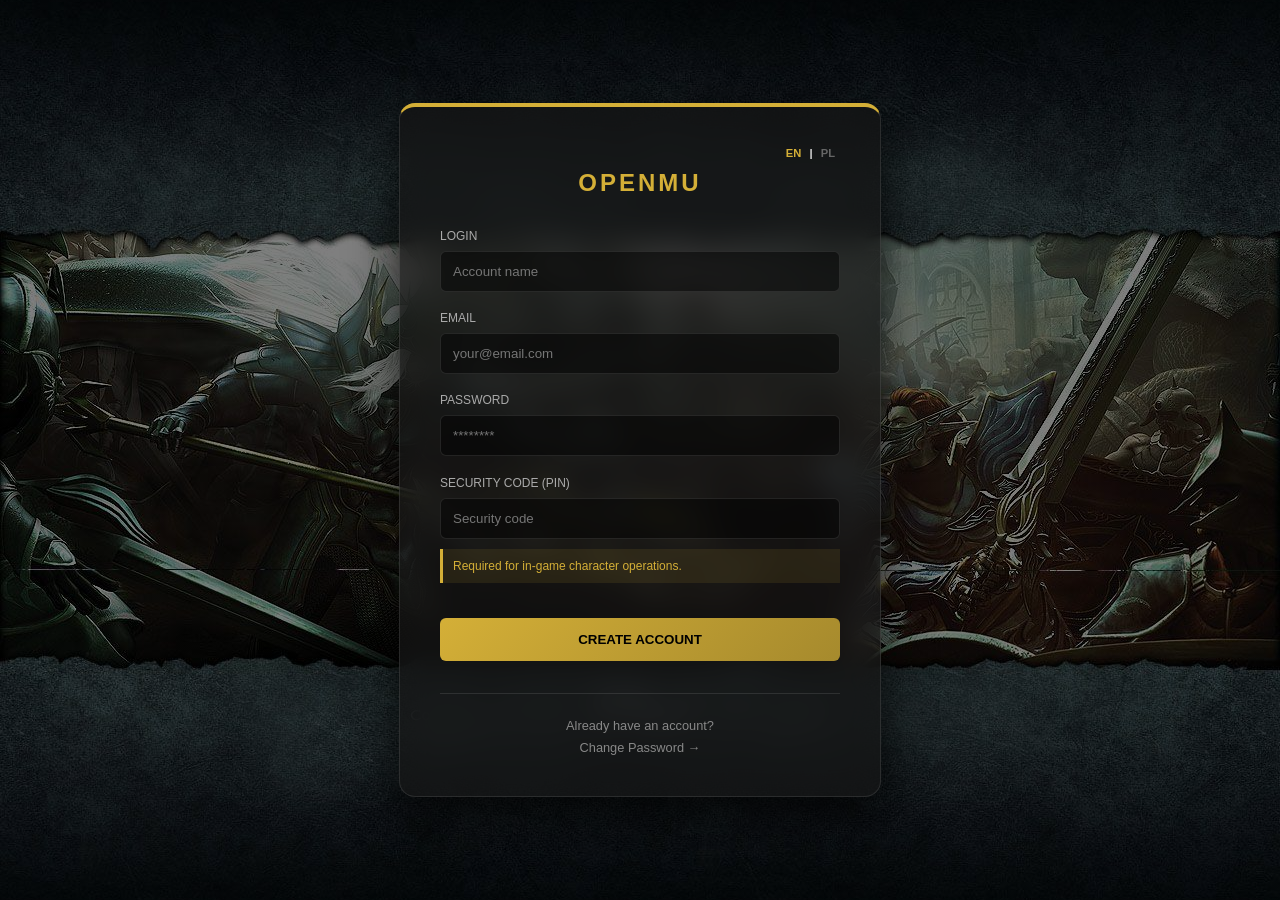
==== wwwroot/index.html @ e1e974c0 "initial release" ====
<!DOCTYPE html>
<html lang="en">

<head>
    <meta charset="UTF-8">
    <meta name="viewport" content="width=device-width, initial-scale=1.0">
    <title>OpenMU - Registration</title>
    <script src="translations.js"></script>
    <style>
        :root {
            --primary: #d4af37;
            --text: #e0e0e0;
        }

        body {
            margin: 0;
            padding: 0;
            min-height: 100vh;
            display: flex;
            justify-content: center;
            align-items: center;
            font-family: 'Segoe UI', sans-serif;
            color: var(--text);
            background: linear-gradient(rgba(0, 0, 0, 0.5), rgba(0, 0, 0, 0.5)), url('mubg.jpg') no-repeat center center fixed;
            background-size: cover;
            background-color: #0a0a0a;
        }

        .lang-switch {
            text-align: right;
            font-size: 0.7rem;
            margin-bottom: -10px;
            font-weight: bold;
        }

        .lang-switch span {
            cursor: pointer;
            color: #666;
            transition: 0.3s;
            padding: 0 5px;
        }

        .lang-switch span.active {
            color: var(--primary);
        }

        .container {
            background: rgba(20, 20, 20, 0.7);
            backdrop-filter: blur(15px);
            -webkit-backdrop-filter: blur(15px);
            padding: 2.5rem;
            border-radius: 16px;
            box-shadow: 0 20px 50px rgba(0, 0, 0, 0.8);
            width: 100%;
            max-width: 400px;
            border: 1px solid rgba(255, 255, 255, 0.1);
            border-top: 4px solid var(--primary);
        }

        h2 {
            text-align: center;
            color: var(--primary);
            margin-bottom: 2rem;
            letter-spacing: 3px;
            text-transform: uppercase;
        }

        .form-group {
            margin-bottom: 1.2rem;
        }

        label {
            display: block;
            margin-bottom: 0.5rem;
            font-size: 0.75rem;
            color: #aaa;
            text-transform: uppercase;
        }

        input {
            width: 100%;
            padding: 12px;
            box-sizing: border-box;
            background: rgba(0, 0, 0, 0.5);
            border: 1px solid rgba(255, 255, 255, 0.1);
            color: white;
            border-radius: 6px;
            transition: 0.3s;
        }

        input:focus {
            outline: none;
            border-color: var(--primary);
            background: rgba(0, 0, 0, 0.7);
        }

        .warning-box {
            background: rgba(212, 175, 55, 0.1);
            border-left: 3px solid var(--primary);
            padding: 10px;
            font-size: 0.75rem;
            margin-top: 10px;
            color: #d4af37;
        }

        button {
            width: 100%;
            padding: 14px;
            background: linear-gradient(135deg, #d4af37 0%, #a68a2d 100%);
            border: none;
            color: #000;
            font-weight: bold;
            cursor: pointer;
            border-radius: 6px;
            text-transform: uppercase;
            transition: 0.3s;
            margin-top: 1rem;
        }

        button:hover {
            filter: brightness(1.1);
            transform: translateY(-2px);
            box-shadow: 0 5px 15px rgba(212, 175, 55, 0.3);
        }

        #message {
            margin-top: 1.5rem;
            padding: 12px;
            border-radius: 6px;
            text-align: center;
            display: none;
            font-size: 0.9rem;
            backdrop-filter: blur(5px);
        }

        .success {
            background: rgba(39, 174, 96, 0.2);
            color: #2ecc71;
            border: 1px solid #2ecc71;
        }

        .error {
            background: rgba(192, 57, 43, 0.2);
            color: #e74c3c;
            border: 1px solid #e74c3c;
        }

        .footer-nav {
            margin-top: 2rem;
            padding-top: 1.5rem;
            border-top: 1px solid rgba(255, 255, 255, 0.1);
            text-align: center;
        }

        .nav-link {
            color: #888;
            text-decoration: none;
            font-size: 0.8rem;
            transition: 0.3s;
        }

        .nav-link:hover {
            color: var(--primary);
        }

        .loader {
            display: none;
            width: 20px;
            height: 20px;
            border: 3px solid rgba(0, 0, 0, 0.1);
            border-radius: 50%;
            border-top: 3px solid #000;
            animation: spin 1s linear infinite;
            margin: 0 auto;
        }

        @keyframes spin {
            0% {
                transform: rotate(0deg);
            }

            100% {
                transform: rotate(360deg);
            }
        }
    </style>
</head>

<body>
    <div class="container">
        <div class="lang-switch">
            <span onclick="setLanguage('en')" id="en-btn">EN</span> | <span onclick="setLanguage('pl')"
                id="pl-btn">PL</span>
        </div>
        <h2 data-i18n="title">OpenMU</h2>
        <form id="regForm">
            <div class="form-group">
                <label data-i18n="login">Login</label>
                <input type="text" name="username" required minlength="3" maxlength="12"
                    data-i18n-placeholder="placeholderLogin">
            </div>
            <div class="form-group">
                <label data-i18n="email">Email</label>
                <input type="email" name="email" required data-i18n-placeholder="placeholderEmail">
            </div>
            <div class="form-group">
                <label data-i18n="pass">Password</label>
                <input type="password" name="password" required minlength="8" maxlength="16"
                    data-i18n-placeholder="placeholderPass">
            </div>
            <div class="form-group">
                <label data-i18n="pin">Security Code (PIN)</label>
                <input type="text" name="securityCode" required minlength="6" maxlength="10"
                    data-i18n-placeholder="placeholderPin">
                <div class="warning-box" data-i18n="pinWarn">Required for in-game character operations.</div>
            </div>
            <button type="submit" id="submitBtn">
                <span id="btnText" data-i18n="btnReg">Create Account</span>
                <div id="btnLoader" class="loader"></div>
            </button>
        </form>
        <div id="message"></div>
        <div class="footer-nav">
            <span data-i18n="footerReg"
                style="color: #888; font-size: 0.8rem; display: block; margin-bottom: 5px;">Already have an
                account?</span>
            <a href="/changepass" class="nav-link" data-i18n="btnChangeNav">Change Password →</a>
        </div>
    </div>

    <script>
        function setLanguage(lang) {
            const t = window.muTranslations[lang];
            localStorage.setItem('preferred-lang', lang);
            document.querySelectorAll('[data-i18n]').forEach(el => el.innerText = t[el.getAttribute('data-i18n')]);
            document.querySelectorAll('[data-i18n-placeholder]').forEach(el => el.placeholder = t[el.getAttribute('data-i18n-placeholder')]);
            document.getElementById('en-btn').className = lang === 'en' ? 'active' : '';
            document.getElementById('pl-btn').className = lang === 'pl' ? 'active' : '';
        }

        setLanguage(localStorage.getItem('preferred-lang') || 'en');

        document.getElementById('regForm').addEventListener('submit', async (e) => {
            e.preventDefault();
            const btn = document.getElementById('submitBtn'), btnText = document.getElementById('btnText'),
                btnLoader = document.getElementById('btnLoader'), msgDiv = document.getElementById('message'),
                t = window.muTranslations[localStorage.getItem('preferred-lang') || 'en'];

            btn.disabled = true; btnText.style.display = 'none'; btnLoader.style.display = 'block';
            try {
                const response = await fetch('/api/register', { method: 'POST', body: new FormData(e.target) });
                const result = await response.text();
                msgDiv.className = response.ok ? 'success' : 'error';
                msgDiv.innerHTML = result;
                msgDiv.style.display = 'block';
                if (response.ok) e.target.reset();
            } catch (error) {
                msgDiv.className = 'error'; msgDiv.innerText = t.connError; msgDiv.style.display = 'block';
            } finally {
                btn.disabled = false; btnText.style.display = 'block'; btnLoader.style.display = 'none';
            }
        });
    </script>
</body>

</html>
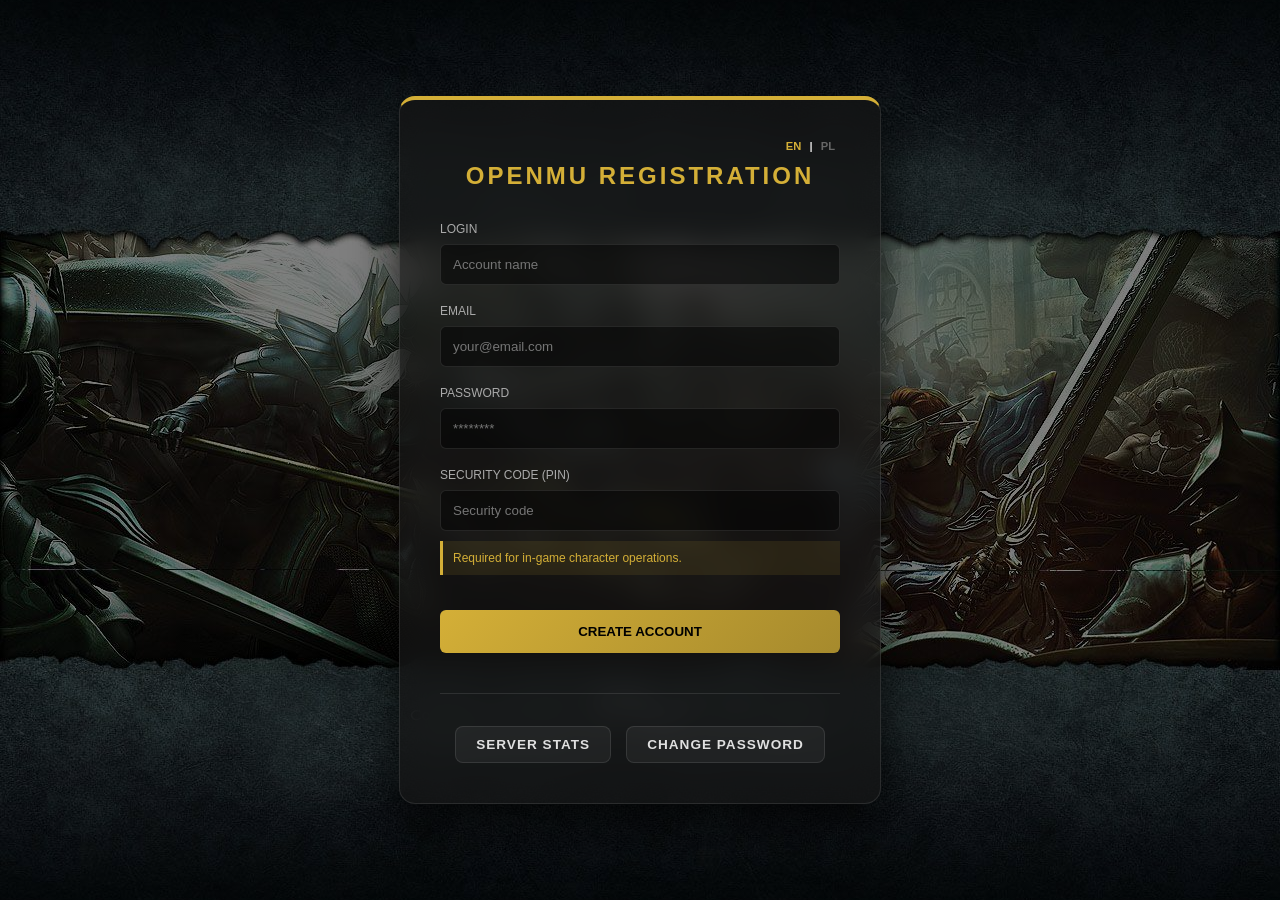
==== commit 796d8b93: "server stats top10 players added" ====
--- a/wwwroot/index.html
+++ b/wwwroot/index.html
@@ -146,17 +146,46 @@
         }
 
         .footer-nav {
-            margin-top: 2rem;
-            padding-top: 1.5rem;
+            margin-top: 2.5rem;
+            padding-top: 2rem;
             border-top: 1px solid rgba(255, 255, 255, 0.1);
-            text-align: center;
+            display: flex;
+            justify-content: center;
+            gap: 15px;
+            /* Odstęp między przyciskami */
         }
 
         .nav-link {
-            color: #888;
             text-decoration: none;
-            font-size: 0.8rem;
-            transition: 0.3s;
+            font-size: 0.85rem;
+            font-weight: 600;
+            /* Pogrubienie */
+            text-transform: uppercase;
+            letter-spacing: 1px;
+            padding: 10px 20px;
+            border-radius: 8px;
+            color: var(--text);
+            background: rgba(255, 255, 255, 0.05);
+            border: 1px solid rgba(255, 255, 255, 0.1);
+            transition: all 0.3s ease;
+            display: inline-flex;
+            align-items: center;
+        }
+
+        .nav-link:hover {
+            background: rgba(212, 175, 55, 0.1);
+            /* Złota poświata tła */
+            border-color: var(--primary);
+            /* Złota ramka */
+            color: var(--primary);
+            /* Złoty tekst */
+            transform: translateY(-2px);
+            /* Lekki podrzut do góry */
+            box-shadow: 0 5px 15px rgba(212, 175, 55, 0.2);
+        }
+
+        .nav-link:active {
+            transform: translateY(0);
         }
 
         .nav-link:hover {
@@ -221,10 +250,12 @@
         </form>
         <div id="message"></div>
         <div class="footer-nav">
-            <span data-i18n="footerReg"
-                style="color: #888; font-size: 0.8rem; display: block; margin-bottom: 5px;">Already have an
-                account?</span>
-            <a href="/changepass" class="nav-link" data-i18n="btnChangeNav">Change Password →</a>
+            <a href="/stats" class="nav-link">
+                <span data-i18n="navStats">Server Stats</span>
+            </a>
+            <a href="/changepass" class="nav-link">
+                <span data-i18n="navChangePass">Change Password</span>
+            </a>
         </div>
     </div>
 
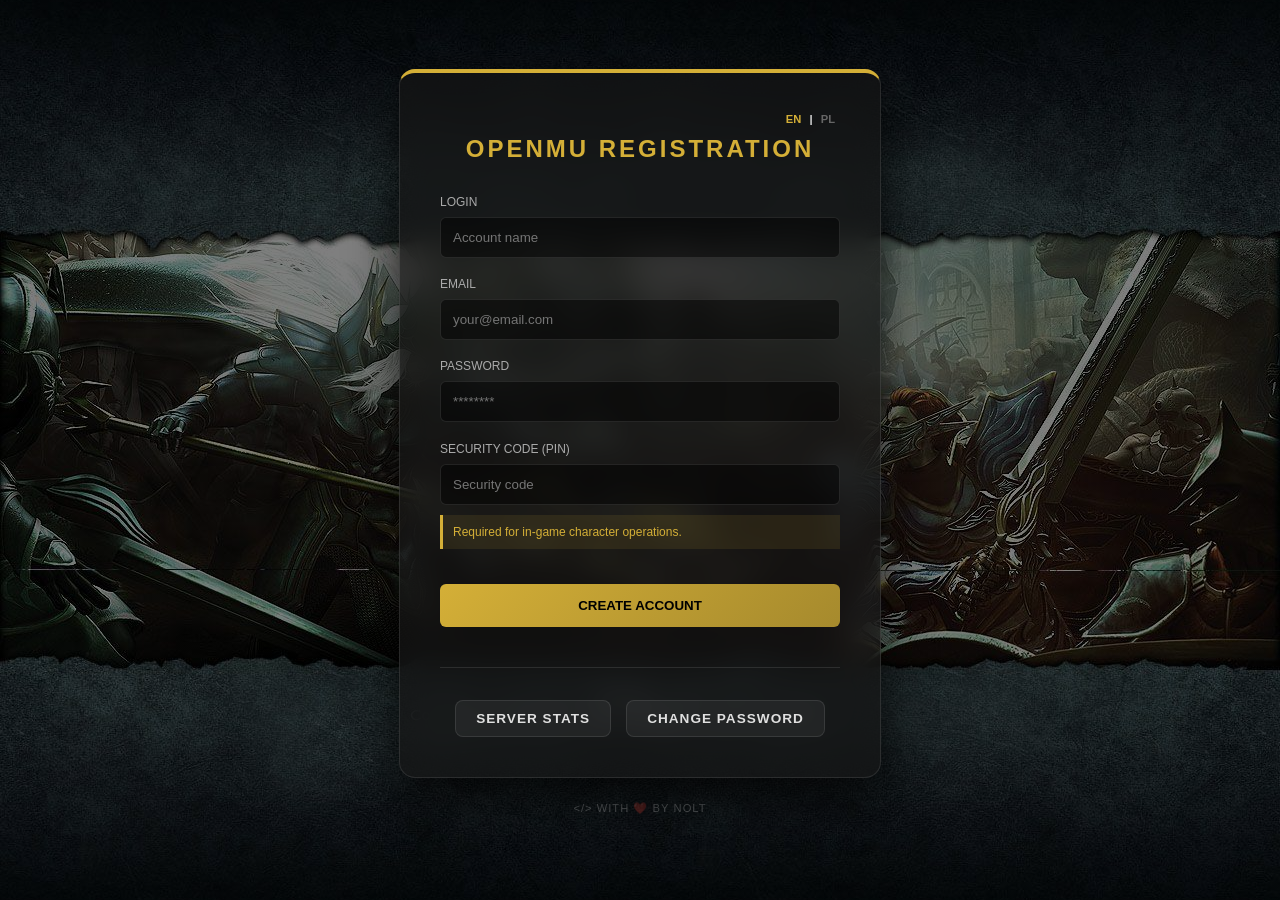
==== commit 489e7ffc: "small fixes" ====
--- a/wwwroot/index.html
+++ b/wwwroot/index.html
@@ -17,6 +17,7 @@
             padding: 0;
             min-height: 100vh;
             display: flex;
+            flex-direction: column;
             justify-content: center;
             align-items: center;
             font-family: 'Segoe UI', sans-serif;
@@ -152,14 +153,12 @@
             display: flex;
             justify-content: center;
             gap: 15px;
-            /* Odstęp między przyciskami */
         }
 
         .nav-link {
             text-decoration: none;
             font-size: 0.85rem;
             font-weight: 600;
-            /* Pogrubienie */
             text-transform: uppercase;
             letter-spacing: 1px;
             padding: 10px 20px;
@@ -174,13 +173,9 @@
 
         .nav-link:hover {
             background: rgba(212, 175, 55, 0.1);
-            /* Złota poświata tła */
             border-color: var(--primary);
-            /* Złota ramka */
             color: var(--primary);
-            /* Złoty tekst */
             transform: translateY(-2px);
-            /* Lekki podrzut do góry */
             box-shadow: 0 5px 15px rgba(212, 175, 55, 0.2);
         }
 
@@ -212,6 +207,32 @@
                 transform: rotate(360deg);
             }
         }
+        .credits {
+    margin-top: 1.5rem;
+    margin-bottom: 1rem;
+    width: 100%;
+    text-align: center;
+    font-size: 0.7rem;
+    letter-spacing: 1px;
+    text-transform: uppercase;
+}
+
+.credits a {
+    text-decoration: none;
+    color: rgba(255, 255, 255, 0.3);
+    transition: all 0.4s ease;
+    font-weight: 400;
+}
+
+.credits a span {
+    font-weight: 300;
+}
+
+.credits a:hover {
+    color: var(--primary);
+    opacity: 1;
+    text-shadow: 0 0 8px rgba(212, 175, 55, 0.4);
+}
     </style>
 </head>
 
@@ -258,6 +279,11 @@
             </a>
         </div>
     </div>
+    <div class="credits">
+    <a href="https://github.com/nolt" target="_blank">
+        <span>&lt;/&gt; with ❤️ by</span> Nolt
+    </a>
+    </div>
 
     <script>
         function setLanguage(lang) {
@@ -292,6 +318,8 @@
             }
         });
     </script>
+
+</div>
 </body>
 
 </html>
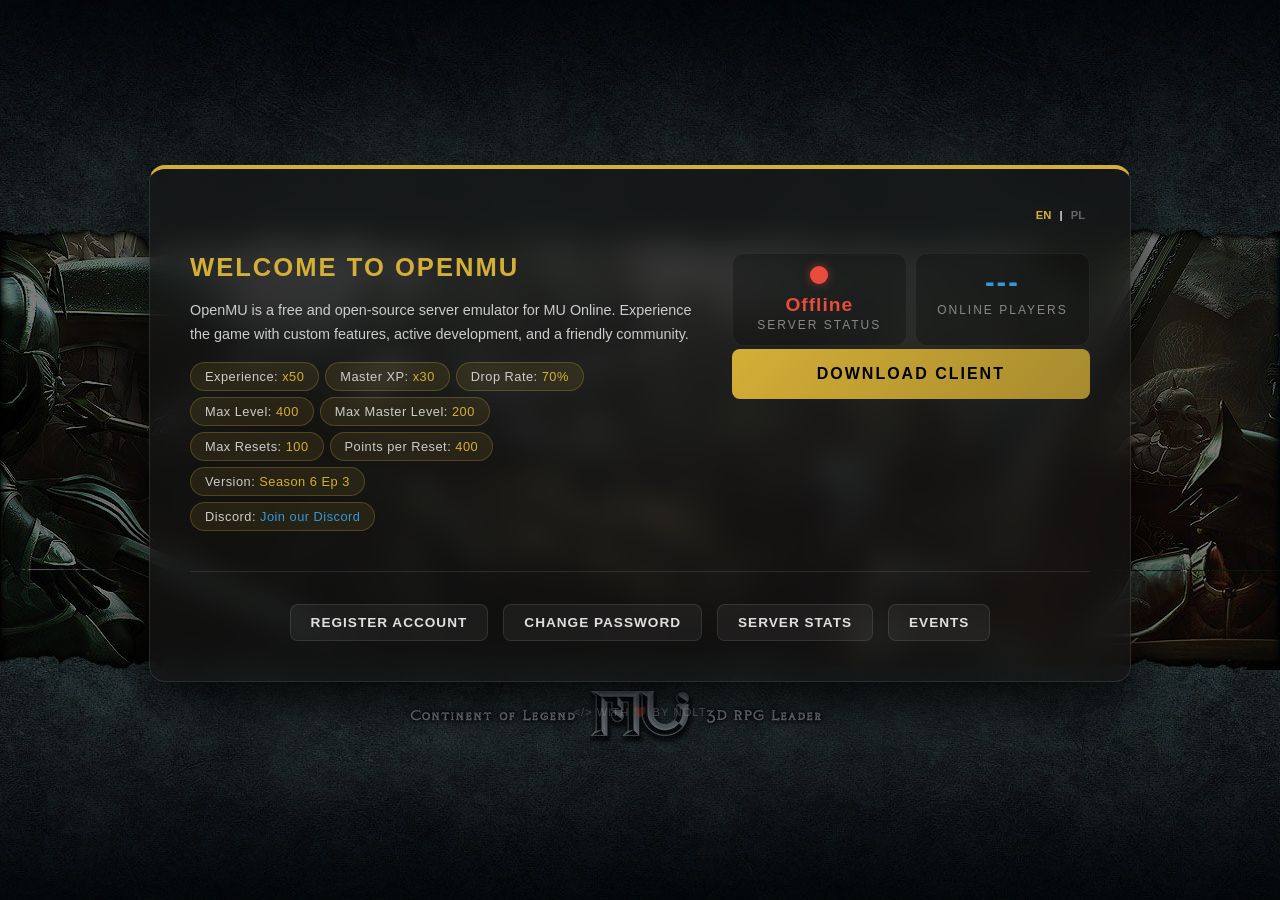
==== commit 6bef0666: "website rebuild with event page" ====
--- a/wwwroot/index.html
+++ b/wwwroot/index.html
@@ -4,322 +4,318 @@
 <head>
     <meta charset="UTF-8">
     <meta name="viewport" content="width=device-width, initial-scale=1.0">
-    <title>OpenMU - Registration</title>
+    <title>OpenMU</title>
+    <link rel="stylesheet" href="style.css">
     <script src="translations.js"></script>
+    <script src="content.js"></script>
     <style>
-        :root {
-            --primary: #d4af37;
-            --text: #e0e0e0;
-        }
-
-        body {
+        .index-container {
+            max-width: 900px;
+        }
+
+        .index-container .lang-switch {
+            margin-bottom: 0;
+        }
+
+        .index-grid {
+            display: flex;
+            gap: 2.5rem;
+            align-items: stretch;
+        }
+
+        .index-left {
+            flex: 1.4;
+            display: flex;
+            flex-direction: column;
+            gap: 1rem;
+            margin-top: 2rem;
+        }
+
+        .index-right {
+            flex: 1;
+            display: flex;
+            flex-direction: column;
+            gap: 0.2rem;
+        }
+
+        .index-status-row {
+            display: flex;
+            gap: 0.5rem;
+            margin-top: 2rem;
+        }
+
+        .index-status-row .index-status {
+            flex: 1;
+            margin-top: 0;
+        }
+
+        .index-status {
+            text-align: center;
+            padding: 0.8rem 1rem;
+            background: rgba(0, 0, 0, 0.25);
+            border-radius: 12px;
+            border: 1px solid rgba(255, 255, 255, 0.06);
+        }
+
+        .index-title {
+            font-size: 1.6rem;
+            font-weight: bold;
+            color: var(--primary);
+            letter-spacing: 2px;
+            text-transform: uppercase;
+        }
+
+        .index-text {
+            font-size: 0.9rem;
+            line-height: 1.7;
+            color: #ccc;
+        }
+
+        .details-list {
+            list-style: none;
+            padding: 0;
             margin: 0;
-            padding: 0;
-            min-height: 100vh;
             display: flex;
             flex-direction: column;
-            justify-content: center;
-            align-items: center;
-            font-family: 'Segoe UI', sans-serif;
-            color: var(--text);
-            background: linear-gradient(rgba(0, 0, 0, 0.5), rgba(0, 0, 0, 0.5)), url('mubg.jpg') no-repeat center center fixed;
-            background-size: cover;
-            background-color: #0a0a0a;
-        }
-
-        .lang-switch {
-            text-align: right;
-            font-size: 0.7rem;
-            margin-bottom: -10px;
+            gap: 6px;
+        }
+
+        .details-row {
+            display: flex;
+            flex-wrap: wrap;
+            gap: 6px;
+        }
+
+        .details-row li {
+            font-size: 0.8rem;
+            padding: 6px 14px;
+            border-radius: 20px;
+            background: rgba(212, 175, 55, 0.1);
+            border: 1px solid rgba(212, 175, 55, 0.25);
+            color: var(--primary);
+            letter-spacing: 0.5px;
+            list-style: none;
+        }
+
+        .details-row .detail-label {
+            color: #ccc;
+        }
+
+        .details-row a {
+            color: #3498db;
+            text-decoration: none;
+        }
+
+        .details-row a:hover {
+            text-decoration: underline;
+        }
+
+        .status-dot-box {
+            width: 18px;
+            height: 18px;
+            border-radius: 50%;
+            display: inline-block;
+            margin-bottom: 6px;
+            transition: background 0.3s;
+        }
+
+        .status-dot-box.online {
+            background: #2ecc71;
+            box-shadow: 0 0 10px rgba(46, 204, 113, 0.5);
+            animation: pulse 2s infinite;
+        }
+
+        .status-dot-box.offline {
+            background: #e74c3c;
+            box-shadow: 0 0 10px rgba(231, 76, 60, 0.5);
+        }
+
+        .status-value {
+            font-size: 1.2rem;
             font-weight: bold;
-        }
-
-        .lang-switch span {
-            cursor: pointer;
-            color: #666;
-            transition: 0.3s;
-            padding: 0 5px;
-        }
-
-        .lang-switch span.active {
-            color: var(--primary);
-        }
-
-        .container {
-            background: rgba(20, 20, 20, 0.7);
-            backdrop-filter: blur(15px);
-            -webkit-backdrop-filter: blur(15px);
-            padding: 2.5rem;
-            border-radius: 16px;
-            box-shadow: 0 20px 50px rgba(0, 0, 0, 0.8);
-            width: 100%;
-            max-width: 400px;
-            border: 1px solid rgba(255, 255, 255, 0.1);
-            border-top: 4px solid var(--primary);
-        }
-
-        h2 {
+            letter-spacing: 1px;
+            margin-bottom: 2px;
+        }
+
+        .status-value.online { color: #2ecc71; }
+        .status-value.offline { color: #e74c3c; }
+
+        .status-label {
+            font-size: 0.75rem;
+            color: #888;
+            text-transform: uppercase;
+            letter-spacing: 2px;
+        }
+
+        .players-value {
+            font-size: 1.8rem;
+            font-weight: bold;
+            letter-spacing: 2px;
+            color: #3498db;
+            margin-bottom: 4px;
+        }
+
+        .btn-download {
+            display: block;
             text-align: center;
-            color: var(--primary);
-            margin-bottom: 2rem;
-            letter-spacing: 3px;
-            text-transform: uppercase;
-        }
-
-        .form-group {
-            margin-bottom: 1.2rem;
-        }
-
-        label {
-            display: block;
-            margin-bottom: 0.5rem;
-            font-size: 0.75rem;
-            color: #aaa;
-            text-transform: uppercase;
-        }
-
-        input {
-            width: 100%;
-            padding: 12px;
-            box-sizing: border-box;
-            background: rgba(0, 0, 0, 0.5);
-            border: 1px solid rgba(255, 255, 255, 0.1);
-            color: white;
-            border-radius: 6px;
-            transition: 0.3s;
-        }
-
-        input:focus {
-            outline: none;
-            border-color: var(--primary);
-            background: rgba(0, 0, 0, 0.7);
-        }
-
-        .warning-box {
-            background: rgba(212, 175, 55, 0.1);
-            border-left: 3px solid var(--primary);
-            padding: 10px;
-            font-size: 0.75rem;
-            margin-top: 10px;
-            color: #d4af37;
-        }
-
-        button {
-            width: 100%;
-            padding: 14px;
+            padding: 16px;
             background: linear-gradient(135deg, #d4af37 0%, #a68a2d 100%);
             border: none;
+            border-radius: 8px;
             color: #000;
             font-weight: bold;
+            font-size: 1rem;
+            text-transform: uppercase;
+            letter-spacing: 2px;
+            text-decoration: none;
+            transition: all 0.3s;
             cursor: pointer;
-            border-radius: 6px;
-            text-transform: uppercase;
-            transition: 0.3s;
-            margin-top: 1rem;
-        }
-
-        button:hover {
+        }
+
+        .btn-download:hover {
             filter: brightness(1.1);
             transform: translateY(-2px);
-            box-shadow: 0 5px 15px rgba(212, 175, 55, 0.3);
-        }
-
-        #message {
-            margin-top: 1.5rem;
-            padding: 12px;
-            border-radius: 6px;
-            text-align: center;
-            display: none;
-            font-size: 0.9rem;
-            backdrop-filter: blur(5px);
-        }
-
-        .success {
-            background: rgba(39, 174, 96, 0.2);
-            color: #2ecc71;
-            border: 1px solid #2ecc71;
-        }
-
-        .error {
-            background: rgba(192, 57, 43, 0.2);
-            color: #e74c3c;
-            border: 1px solid #e74c3c;
-        }
-
-        .footer-nav {
-            margin-top: 2.5rem;
-            padding-top: 2rem;
-            border-top: 1px solid rgba(255, 255, 255, 0.1);
-            display: flex;
-            justify-content: center;
-            gap: 15px;
-        }
-
-        .nav-link {
-            text-decoration: none;
-            font-size: 0.85rem;
-            font-weight: 600;
-            text-transform: uppercase;
-            letter-spacing: 1px;
-            padding: 10px 20px;
-            border-radius: 8px;
-            color: var(--text);
-            background: rgba(255, 255, 255, 0.05);
-            border: 1px solid rgba(255, 255, 255, 0.1);
-            transition: all 0.3s ease;
-            display: inline-flex;
-            align-items: center;
-        }
-
-        .nav-link:hover {
-            background: rgba(212, 175, 55, 0.1);
-            border-color: var(--primary);
-            color: var(--primary);
-            transform: translateY(-2px);
-            box-shadow: 0 5px 15px rgba(212, 175, 55, 0.2);
-        }
-
-        .nav-link:active {
+            box-shadow: 0 8px 25px rgba(212, 175, 55, 0.35);
+        }
+
+        .btn-download:active {
             transform: translateY(0);
         }
 
-        .nav-link:hover {
-            color: var(--primary);
-        }
-
-        .loader {
-            display: none;
-            width: 20px;
-            height: 20px;
-            border: 3px solid rgba(0, 0, 0, 0.1);
-            border-radius: 50%;
-            border-top: 3px solid #000;
-            animation: spin 1s linear infinite;
-            margin: 0 auto;
-        }
-
-        @keyframes spin {
-            0% {
-                transform: rotate(0deg);
+        @media (max-width: 700px) {
+            .index-grid {
+                flex-direction: column;
+                gap: 1.5rem;
             }
-
-            100% {
-                transform: rotate(360deg);
-            }
-        }
-        .credits {
-    margin-top: 1.5rem;
-    margin-bottom: 1rem;
-    width: 100%;
-    text-align: center;
-    font-size: 0.7rem;
-    letter-spacing: 1px;
-    text-transform: uppercase;
-}
-
-.credits a {
-    text-decoration: none;
-    color: rgba(255, 255, 255, 0.3);
-    transition: all 0.4s ease;
-    font-weight: 400;
-}
-
-.credits a span {
-    font-weight: 300;
-}
-
-.credits a:hover {
-    color: var(--primary);
-    opacity: 1;
-    text-shadow: 0 0 8px rgba(212, 175, 55, 0.4);
-}
+        }
     </style>
 </head>
 
 <body>
-    <div class="container">
+    <div class="container index-container">
         <div class="lang-switch">
-            <span onclick="setLanguage('en')" id="en-btn">EN</span> | <span onclick="setLanguage('pl')"
-                id="pl-btn">PL</span>
+            <span onclick="setLanguage('en')" id="en-btn">EN</span> |
+            <span onclick="setLanguage('pl')" id="pl-btn">PL</span>
         </div>
-        <h2 data-i18n="title">OpenMU</h2>
-        <form id="regForm">
-            <div class="form-group">
-                <label data-i18n="login">Login</label>
-                <input type="text" name="username" required minlength="3" maxlength="12"
-                    data-i18n-placeholder="placeholderLogin">
+
+        <div class="index-grid">
+            <div class="index-left">
+                <div class="index-title" id="welcomeTitle">Welcome to OpenMU</div>
+                <div class="index-text" id="welcomeText"></div>
+                <div class="details-list" id="detailsList"></div>
             </div>
-            <div class="form-group">
-                <label data-i18n="email">Email</label>
-                <input type="email" name="email" required data-i18n-placeholder="placeholderEmail">
+
+            <div class="index-right">
+                <div class="index-status-row">
+                    <div class="index-status">
+                        <div class="status-dot-box" id="indexStatusDot"></div>
+                        <div class="status-value" id="indexStatusText">---</div>
+                        <div class="status-label" data-i18n="srvStatus">Server Status</div>
+                    </div>
+                    <div class="index-status">
+                        <div class="players-value" id="indexPlayersText">0</div>
+                        <div class="status-label" data-i18n="playersOnline">Graczy Online</div>
+                    </div>
+                </div>
+                <a class="btn-download" id="downloadBtn" href="#">Download Client</a>
             </div>
-            <div class="form-group">
-                <label data-i18n="pass">Password</label>
-                <input type="password" name="password" required minlength="8" maxlength="16"
-                    data-i18n-placeholder="placeholderPass">
-            </div>
-            <div class="form-group">
-                <label data-i18n="pin">Security Code (PIN)</label>
-                <input type="text" name="securityCode" required minlength="6" maxlength="10"
-                    data-i18n-placeholder="placeholderPin">
-                <div class="warning-box" data-i18n="pinWarn">Required for in-game character operations.</div>
-            </div>
-            <button type="submit" id="submitBtn">
-                <span id="btnText" data-i18n="btnReg">Create Account</span>
-                <div id="btnLoader" class="loader"></div>
-            </button>
-        </form>
-        <div id="message"></div>
+        </div>
+
         <div class="footer-nav">
-            <a href="/stats" class="nav-link">
-                <span data-i18n="navStats">Server Stats</span>
+            <a href="/register" class="nav-link">
+                <span data-i18n="navRegister">Register Account</span>
             </a>
             <a href="/changepass" class="nav-link">
                 <span data-i18n="navChangePass">Change Password</span>
             </a>
+            <a href="/stats" class="nav-link">
+                <span data-i18n="navStats">Server Stats</span>
+            </a>
+            <a href="/events" class="nav-link">
+                <span data-i18n="navEvents">Events</span>
+            </a>
         </div>
     </div>
     <div class="credits">
-    <a href="https://github.com/nolt" target="_blank">
-        <span>&lt;/&gt; with ❤️ by</span> Nolt
-    </a>
+        <a href="https://github.com/nolt" target="_blank">
+            <span>&lt;/&gt; with ❤️ by</span> Nolt
+        </a>
     </div>
 
     <script>
         function setLanguage(lang) {
             const t = window.muTranslations[lang];
+            const c = window.muContent[lang];
+
             localStorage.setItem('preferred-lang', lang);
-            document.querySelectorAll('[data-i18n]').forEach(el => el.innerText = t[el.getAttribute('data-i18n')]);
-            document.querySelectorAll('[data-i18n-placeholder]').forEach(el => el.placeholder = t[el.getAttribute('data-i18n-placeholder')]);
+
+            document.querySelectorAll('[data-i18n]').forEach(el => {
+                const key = el.getAttribute('data-i18n');
+                if (t[key]) el.innerText = t[key];
+            });
+
             document.getElementById('en-btn').className = lang === 'en' ? 'active' : '';
             document.getElementById('pl-btn').className = lang === 'pl' ? 'active' : '';
+
+            document.getElementById('welcomeTitle').innerText = c.welcomeTitle;
+            document.getElementById('welcomeText').innerText = c.welcomeText;
+            document.getElementById('downloadBtn').innerText = c.btnDownload;
+            document.getElementById('downloadBtn').href = c.downloadUrl;
+
+            const list = document.getElementById('detailsList');
+            list.innerHTML = c.rows.map(row =>
+                '<div class="details-row">' + row.map(d =>
+                    d.url
+                        ? `<li><span class="detail-label">${d.label}:</span> <a href="${d.url}" target="_blank">${d.value}</a></li>`
+                        : `<li><span class="detail-label">${d.label}:</span> ${d.value}</li>`
+                ).join('') + '</div>'
+            ).join('');
         }
 
         setLanguage(localStorage.getItem('preferred-lang') || 'en');
 
-        document.getElementById('regForm').addEventListener('submit', async (e) => {
-            e.preventDefault();
-            const btn = document.getElementById('submitBtn'), btnText = document.getElementById('btnText'),
-                btnLoader = document.getElementById('btnLoader'), msgDiv = document.getElementById('message'),
-                t = window.muTranslations[localStorage.getItem('preferred-lang') || 'en'];
-
-            btn.disabled = true; btnText.style.display = 'none'; btnLoader.style.display = 'block';
+        async function checkServerStatus() {
+            const dot = document.getElementById('indexStatusDot');
+            const text = document.getElementById('indexStatusText');
+            const lang = localStorage.getItem('preferred-lang') || 'en';
+            const t = window.muTranslations[lang];
+
             try {
-                const response = await fetch('/api/register', { method: 'POST', body: new FormData(e.target) });
-                const result = await response.text();
-                msgDiv.className = response.ok ? 'success' : 'error';
-                msgDiv.innerHTML = result;
-                msgDiv.style.display = 'block';
-                if (response.ok) e.target.reset();
-            } catch (error) {
-                msgDiv.className = 'error'; msgDiv.innerText = t.connError; msgDiv.style.display = 'block';
-            } finally {
-                btn.disabled = false; btnText.style.display = 'block'; btnLoader.style.display = 'none';
+                const res = await fetch('/api/public/server-status');
+                const data = await res.json();
+                if (data.online) {
+                    dot.className = 'status-dot-box online';
+                    text.className = 'status-value online';
+                    text.innerText = t.online || 'Online';
+                } else {
+                    dot.className = 'status-dot-box offline';
+                    text.className = 'status-value offline';
+                    text.innerText = t.offline || 'Offline';
+                }
+            } catch {
+                dot.className = 'status-dot-box offline';
+                text.className = 'status-value offline';
+                text.innerText = t.offline || 'Offline';
             }
-        });
+        }
+
+        async function checkOnlinePlayers() {
+            const text = document.getElementById('indexPlayersText');
+
+            try {
+                const res = await fetch('/api/public/online-players');
+                const data = await res.json();
+                text.innerText = data.playerCount !== null ? data.playerCount : '---';
+            } catch {
+                text.innerText = '---';
+            }
+        }
+
+        checkServerStatus();
+        checkOnlinePlayers();
+        setInterval(checkServerStatus, 30000);
+        setInterval(checkOnlinePlayers, 30000);
     </script>
-
-</div>
 </body>
 
-</html>+</html>
--- a/wwwroot/style.css
+++ b/wwwroot/style.css
@@ -0,0 +1,350 @@
+/* === VARIABLES === */
+:root {
+    --primary: #d4af37;
+    --text: #e0e0e0;
+}
+
+/* === BASE === */
+body {
+    margin: 0;
+    padding: 2rem 0;
+    min-height: 100vh;
+    box-sizing: border-box;
+    display: flex;
+    flex-direction: column;
+    justify-content: center;
+    align-items: center;
+    font-family: 'Segoe UI', sans-serif;
+    color: var(--text);
+    background: linear-gradient(rgba(0, 0, 0, 0.5), rgba(0, 0, 0, 0.5)), url('mubg.jpg') no-repeat center center fixed;
+    background-size: cover;
+    background-color: #0a0a0a;
+}
+
+.stats-body {
+    background: linear-gradient(rgba(0, 0, 0, 0.5), rgba(0, 0, 0, 0.5)), url('mubg.jpg') no-repeat center center fixed;
+    background-size: cover;
+}
+
+/* === LANGUAGE SWITCHER === */
+.lang-switch {
+    text-align: right;
+    font-size: 0.7rem;
+    margin-bottom: -10px;
+    font-weight: bold;
+}
+
+.lang-switch span {
+    cursor: pointer;
+    color: #666;
+    transition: 0.3s;
+    padding: 0 5px;
+}
+
+.lang-switch span.active {
+    color: var(--primary);
+}
+
+/* === CONTAINER === */
+.container {
+    background: rgba(20, 20, 20, 0.7);
+    backdrop-filter: blur(15px);
+    -webkit-backdrop-filter: blur(15px);
+    padding: 2.5rem;
+    border-radius: 16px;
+    box-shadow: 0 20px 50px rgba(0, 0, 0, 0.8);
+    width: 100%;
+    max-width: 400px;
+    border: 1px solid rgba(255, 255, 255, 0.1);
+    border-top: 4px solid var(--primary);
+}
+
+.stats-body .container {
+    max-width: 800px;
+}
+
+/* === HEADINGS === */
+h2 {
+    text-align: center;
+    color: var(--primary);
+    margin-bottom: 2rem;
+    letter-spacing: 3px;
+    text-transform: uppercase;
+}
+
+/* === FORMS === */
+.form-group {
+    margin-bottom: 1.2rem;
+}
+
+label {
+    display: block;
+    margin-bottom: 0.5rem;
+    font-size: 0.75rem;
+    color: #aaa;
+    text-transform: uppercase;
+}
+
+input {
+    width: 100%;
+    padding: 12px;
+    box-sizing: border-box;
+    background: rgba(0, 0, 0, 0.5);
+    border: 1px solid rgba(255, 255, 255, 0.1);
+    color: white;
+    border-radius: 6px;
+    transition: 0.3s;
+}
+
+input:focus {
+    outline: none;
+    border-color: var(--primary);
+    background: rgba(0, 0, 0, 0.7);
+}
+
+/* === BUTTONS === */
+button {
+    width: 100%;
+    padding: 14px;
+    background: linear-gradient(135deg, #d4af37 0%, #a68a2d 100%);
+    border: none;
+    color: #000;
+    font-weight: bold;
+    cursor: pointer;
+    border-radius: 6px;
+    text-transform: uppercase;
+    transition: 0.3s;
+    margin-top: 1rem;
+}
+
+button:hover {
+    filter: brightness(1.1);
+    transform: translateY(-2px);
+    box-shadow: 0 5px 15px rgba(212, 175, 55, 0.3);
+}
+
+/* === MESSAGES === */
+#message {
+    margin-top: 1.5rem;
+    padding: 12px;
+    border-radius: 6px;
+    text-align: center;
+    display: none;
+    font-size: 0.9rem;
+    backdrop-filter: blur(5px);
+}
+
+.success {
+    background: rgba(39, 174, 96, 0.2);
+    color: #2ecc71;
+    border: 1px solid #2ecc71;
+}
+
+.error {
+    background: rgba(192, 57, 43, 0.2);
+    color: #e74c3c;
+    border: 1px solid #e74c3c;
+}
+
+/* === WARNING BOX === */
+.warning-box {
+    background: rgba(212, 175, 55, 0.1);
+    border-left: 3px solid var(--primary);
+    padding: 10px;
+    font-size: 0.75rem;
+    margin-top: 10px;
+    color: #d4af37;
+}
+
+/* === LOADER SPINNER === */
+.spinner-loader {
+    display: none;
+    width: 20px;
+    height: 20px;
+    border: 3px solid rgba(0, 0, 0, 0.1);
+    border-radius: 50%;
+    border-top: 3px solid #000;
+    animation: spin 1s linear infinite;
+    margin: 0 auto;
+}
+
+@keyframes spin {
+    0% { transform: rotate(0deg); }
+    100% { transform: rotate(360deg); }
+}
+
+/* === FOOTER NAV === */
+.footer-nav {
+    margin-top: 2.5rem;
+    padding-top: 2rem;
+    border-top: 1px solid rgba(255, 255, 255, 0.1);
+    display: flex;
+    justify-content: center;
+    gap: 15px;
+}
+
+.nav-link {
+    text-decoration: none;
+    font-size: 0.85rem;
+    font-weight: 600;
+    text-transform: uppercase;
+    letter-spacing: 1px;
+    padding: 10px 20px;
+    border-radius: 8px;
+    color: var(--text);
+    background: rgba(255, 255, 255, 0.05);
+    border: 1px solid rgba(255, 255, 255, 0.1);
+    transition: all 0.3s ease;
+    display: inline-flex;
+    align-items: center;
+}
+
+.nav-link:hover {
+    background: rgba(212, 175, 55, 0.1);
+    border-color: var(--primary);
+    color: var(--primary);
+    transform: translateY(-2px);
+    box-shadow: 0 5px 15px rgba(212, 175, 55, 0.2);
+}
+
+.nav-link:active {
+    transform: translateY(0);
+}
+
+/* === CREDITS === */
+.credits {
+    margin-top: 1.5rem;
+    margin-bottom: 1rem;
+    width: 100%;
+    text-align: center;
+    font-size: 0.7rem;
+    letter-spacing: 1px;
+    text-transform: uppercase;
+}
+
+.credits a {
+    text-decoration: none;
+    color: rgba(255, 255, 255, 0.3);
+    transition: all 0.4s ease;
+    font-weight: 400;
+}
+
+.credits a span {
+    font-weight: 300;
+}
+
+.credits a:hover {
+    color: var(--primary);
+    opacity: 1;
+    text-shadow: 0 0 8px rgba(212, 175, 55, 0.4);
+}
+
+/* === RANKING TABLE === */
+table {
+    width: 100%;
+    border-collapse: collapse;
+    margin-top: 10px;
+}
+
+th {
+    text-align: left;
+    color: var(--primary);
+    text-transform: uppercase;
+    font-size: 0.75rem;
+    padding: 15px;
+    border-bottom: 1px solid rgba(255, 255, 255, 0.1);
+}
+
+td {
+    padding: 15px;
+    font-size: 0.95rem;
+    border-bottom: 1px solid rgba(255, 255, 255, 0.05);
+}
+
+tr:hover {
+    background: rgba(255, 255, 255, 0.03);
+}
+
+.char-name {
+    font-weight: bold;
+    color: #fff;
+}
+
+.rank-number {
+    color: var(--primary);
+    font-weight: bold;
+    width: 30px;
+}
+
+.reset-badge {
+    background: rgba(212, 175, 55, 0.15);
+    color: var(--primary);
+    border: 1px solid rgba(212, 175, 55, 0.4);
+    padding: 2px 8px;
+    border-radius: 4px;
+    font-size: 0.75rem;
+    font-weight: bold;
+    margin-left: 10px;
+    display: inline-block;
+    vertical-align: middle;
+    text-transform: uppercase;
+    letter-spacing: 0.5px;
+}
+
+tr:nth-child(1) .char-name {
+    color: #ffd700;
+    text-shadow: 0 0 10px rgba(255, 215, 0, 0.5);
+}
+
+tr:nth-child(1) .reset-badge {
+    background: rgba(255, 215, 0, 0.25);
+    border-color: #ffd700;
+}
+
+.table-loader {
+    text-align: center;
+    padding: 20px;
+    color: var(--primary);
+}
+
+/* === SERVER STATUS === */
+.server-status {
+    display: flex;
+    align-items: center;
+    justify-content: center;
+    gap: 8px;
+    margin-top: -10px;
+    margin-bottom: 20px;
+    font-size: 0.85rem;
+    color: #aaa;
+}
+
+.status-dot {
+    width: 14px;
+    height: 14px;
+    border-radius: 50%;
+    background: #666;
+    display: inline-block;
+    flex-shrink: 0;
+    transition: background 0.3s;
+}
+
+#statusText {
+    line-height: 1;
+}
+
+.status-dot.online {
+    background: #2ecc71;
+    box-shadow: 0 0 8px rgba(46, 204, 113, 0.6);
+    animation: pulse 2s infinite;
+}
+
+.status-dot.offline {
+    background: #e74c3c;
+    box-shadow: 0 0 8px rgba(231, 76, 60, 0.6);
+}
+
+@keyframes pulse {
+    0%, 100% { opacity: 1; }
+    50% { opacity: 0.5; }
+}
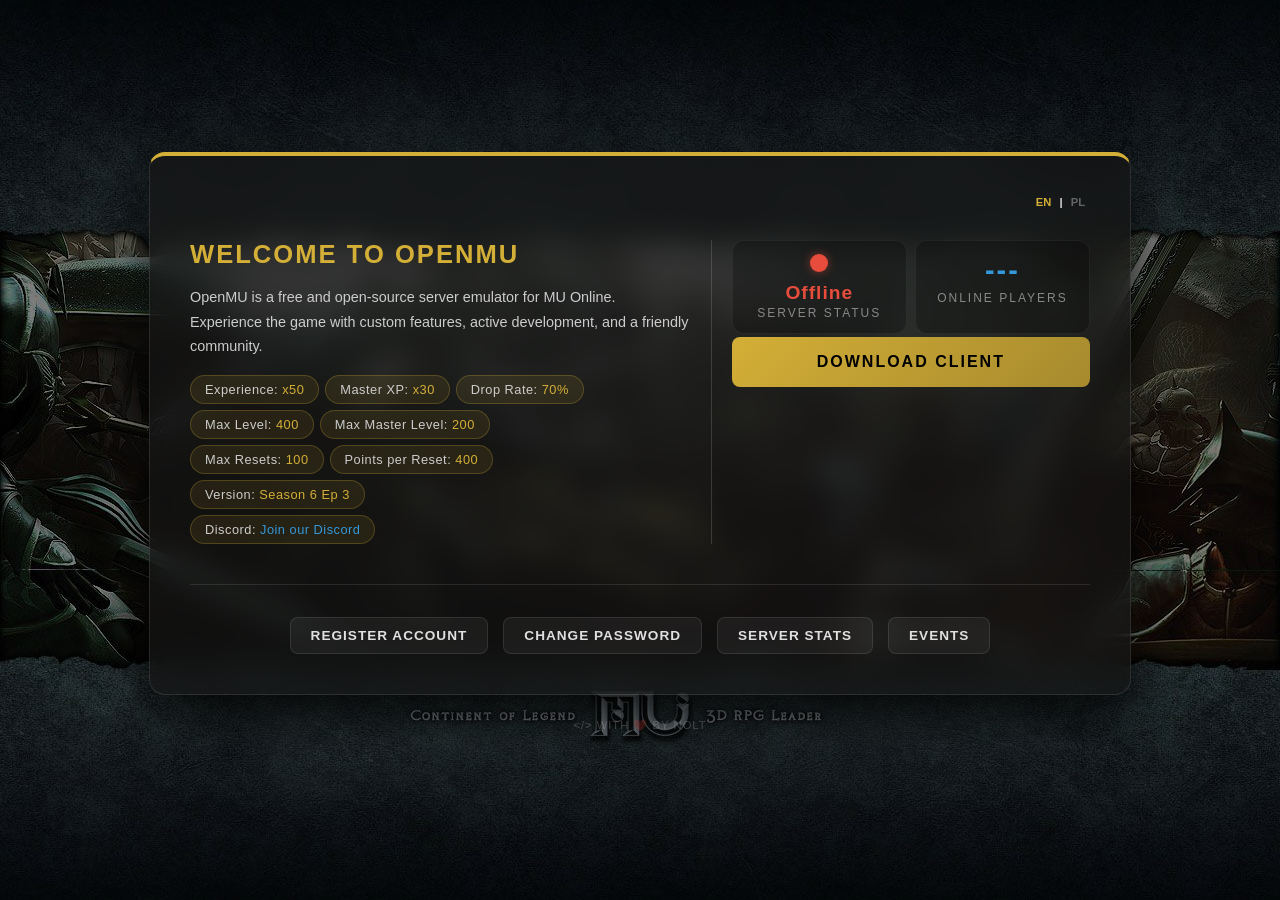
==== commit 85e7ef48: "lot of fixes" ====
--- a/wwwroot/index.html
+++ b/wwwroot/index.html
@@ -29,6 +29,16 @@
             flex-direction: column;
             gap: 1rem;
             margin-top: 2rem;
+            position: relative;
+        }
+        .index-left::after {
+            content: "";
+            position: absolute;
+            right: -1.25rem;
+            top: 0;
+            bottom: 0;
+            width: 1px;
+            background: rgba(255, 255, 255, 0.15);
         }
 
         .index-right {
@@ -69,6 +79,7 @@
             font-size: 0.9rem;
             line-height: 1.7;
             color: #ccc;
+            white-space: pre-line;
         }
 
         .details-list {
